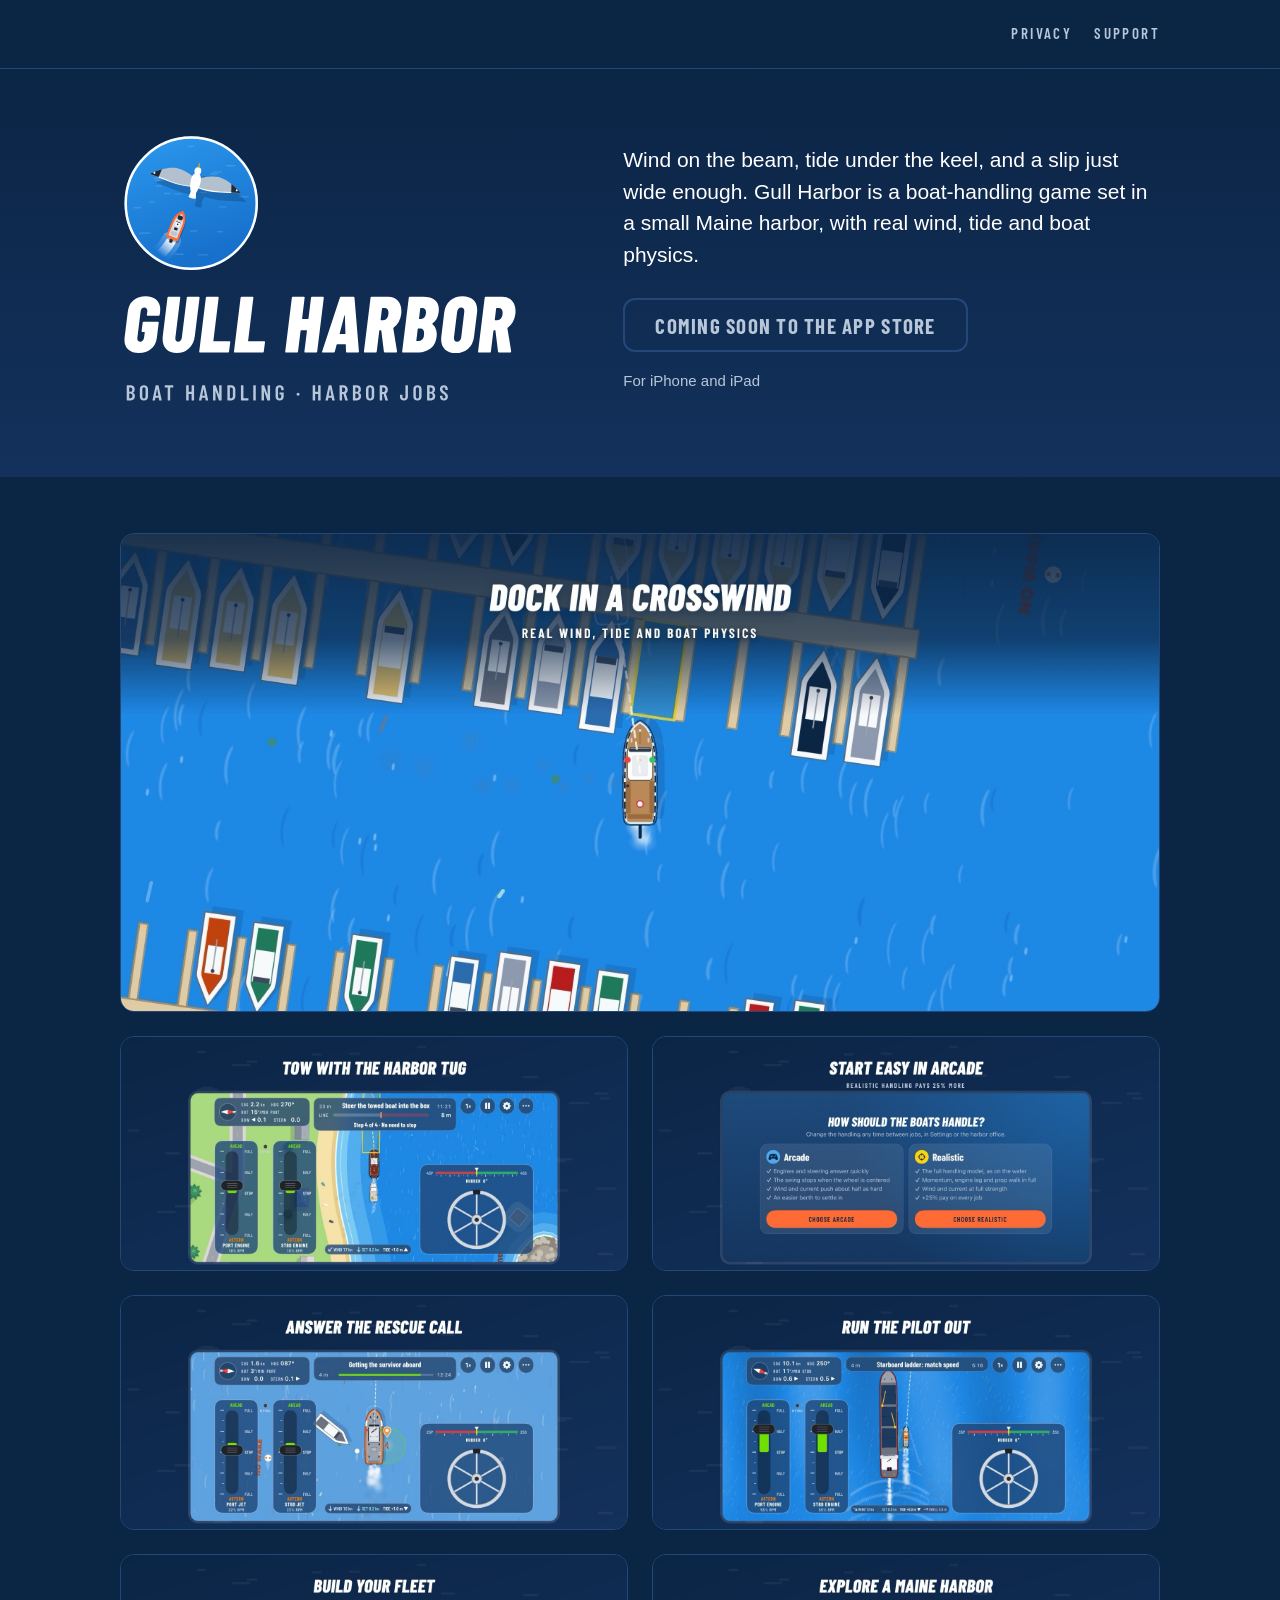
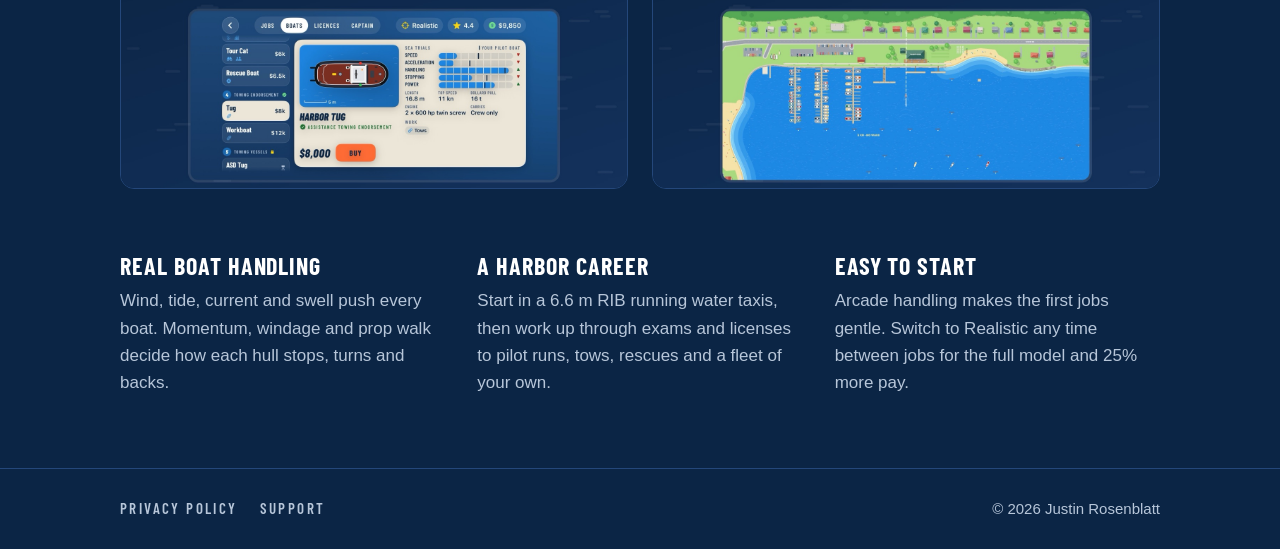
==== index.html @ fc72cc70 "Add files via upload" ====
<!doctype html>
<html lang="en">
<head>
  <meta charset="utf-8">
  <meta name="viewport" content="width=device-width, initial-scale=1">
  <title>Gull Harbor</title>
  <meta name="description" content="Gull Harbor is a boat-handling game for iPhone and iPad, set in a small Maine harbor, with real wind, tide and boat physics.">
  <meta name="theme-color" content="#0B2545">
  <link rel="icon" href="assets/mark.svg" type="image/svg+xml">
  <link rel="icon" href="assets/favicon.png" type="image/png" sizes="64x64">
  <link rel="apple-touch-icon" href="assets/apple-touch-icon.png">
  <link rel="stylesheet" href="assets/site.css">
</head>
<body class="home">
  <header class="site-header">
    <nav class="wrap" aria-label="Site">
      <span></span>
      <ul class="nav">
        <li><a href="privacy/">Privacy</a></li>
        <li><a href="support/">Support</a></li>
      </ul>
    </nav>
  </header>

  <main>
    <section class="hero">
      <div class="wrap">
        <h1><img src="assets/lockup-stacked-white.svg" width="719" height="488" alt="Gull Harbor: boat handling and harbor jobs"></h1>
        <div>
          <p class="pitch">Wind on the beam, tide under the keel, and a slip just wide enough. Gull Harbor is a boat-handling game set in a small Maine harbor, with real wind, tide and boat physics.</p>
          <p>
            <a class="button" id="app-store" href="https://apps.apple.com/" hidden>View on the App Store</a>
            <span class="button soon" id="coming-soon">Coming soon to the App Store</span>
          </p>
          <p class="platforms">For iPhone and iPad</p>
        </div>
      </div>
    </section>

    <section class="shots" aria-label="Screenshots">
      <div class="wrap">
        <ul>
          <li><img src="assets/shots/01-berth-crosswind.jpg" width="1434" height="660" alt="Dock in a crosswind: a launch lines up on an empty marina slip, seen from above."></li>
          <li><img src="assets/shots/02-harbor-tug-tow.jpg" width="1434" height="660" loading="lazy" alt="Tow with the Harbor Tug: the tug steers a towed lobster boat toward the boatyard, with twin throttles and the wheel on screen."></li>
          <li><img src="assets/shots/03-handling-choice.jpg" width="1434" height="660" loading="lazy" alt="Start easy in Arcade: the choice between Arcade and Realistic handling. Realistic pays 25% more."></li>
          <li><img src="assets/shots/04-sar-pickup.jpg" width="1434" height="660" loading="lazy" alt="Answer the rescue call: the Rescue Boat stops beside a survivor in the water."></li>
          <li><img src="assets/shots/05-pilot-transfer.jpg" width="1434" height="660" loading="lazy" alt="Run the pilot out: the pilot boat matches speed alongside a ship, at the ladder."></li>
          <li><img src="assets/shots/09-boat-shop.jpg" width="1434" height="660" loading="lazy" alt="Build your fleet: the Harbor Tug in the boat shop, with sea-trial ratings."></li>
          <li><img src="assets/shots/10-maine-harbor.jpg" width="1434" height="660" loading="lazy" alt="Explore a Maine harbor: the marina, the yacht club and the town from above."></li>
        </ul>
      </div>
    </section>

    <section class="features" aria-label="About the game">
      <div class="wrap">
        <div>
          <h2>Real boat handling</h2>
          <p>Wind, tide, current and swell push every boat. Momentum, windage and prop walk decide how each hull stops, turns and backs.</p>
        </div>
        <div>
          <h2>A harbor career</h2>
          <p>Start in a 6.6&nbsp;m RIB running water taxis, then work up through exams and licenses to pilot runs, tows, rescues and a fleet of your own.</p>
        </div>
        <div>
          <h2>Easy to start</h2>
          <p>Arcade handling makes the first jobs gentle. Switch to Realistic any time between jobs for the full model and 25% more pay.</p>
        </div>
      </div>
    </section>
  </main>

  <footer class="site-footer">
    <div class="wrap">
      <ul class="footer-links">
        <li><a href="privacy/">Privacy policy</a></li>
        <li><a href="support/">Support</a></li>
      </ul>
      <p>© 2026 Justin Rosenblatt</p>
    </div>
  </footer>

  <script>
    // Gull Harbor's Apple ID, digits only: App Store Connect › App Information › Apple ID.
    // Until it's filled in, the page says "Coming soon to the App Store".
    const appStoreID = "";
    if (appStoreID) {
      const link = document.getElementById("app-store");
      link.href = "https://apps.apple.com/app/id" + appStoreID;
      link.hidden = false;
      document.getElementById("coming-soon").hidden = true;
    }
  </script>
</body>
</html>
---- assets/site.css ----
/* Gull Harbor's site. Brand colours and type are from docs/branding/README.md. The home page
   is always dark, like the game's menus; the privacy and support pages follow the reader's
   light or dark setting. */

@font-face {
  font-family: "Barlow Condensed";
  src: url("fonts/BarlowCondensed-SemiBold.ttf") format("truetype");
  font-weight: 600;
  font-style: normal;
  font-display: swap;
}
@font-face {
  font-family: "Barlow Condensed";
  src: url("fonts/BarlowCondensed-Bold.ttf") format("truetype");
  font-weight: 700;
  font-style: normal;
  font-display: swap;
}
@font-face {
  font-family: "Barlow Condensed";
  src: url("fonts/BarlowCondensed-ExtraBoldItalic.ttf") format("truetype");
  font-weight: 800;
  font-style: italic;
  font-display: swap;
}

:root {
  --navy: #0B2545;
  --deep: #13315C;
  --orange: #FF6B35;
  --orange-hover: #FF8152;
  --ink-on-dark: #B7C6D9;
  --sky: #4FA8F0;
  --edge: #24477A;

  --page: #F6F3EC;
  --paper: #FFFFFF;
  --text: #0B2545;
  --muted: #4A5D78;
  --rule: #DCD5C5;
  --link: #13315C;

  --display: "Barlow Condensed", "Avenir Next Condensed", "Arial Narrow", sans-serif;
  --body: -apple-system, BlinkMacSystemFont, "SF Pro Text", "Segoe UI", Roboto, "Helvetica Neue", Arial, sans-serif;

  color-scheme: light dark;
}

@media (prefers-color-scheme: dark) {
  :root {
    --page: #0B2545;
    --paper: #13315C;
    --text: #FFFFFF;
    --muted: #B7C6D9;
    --rule: #24477A;
    --link: #4FA8F0;
  }
}

*, *::before, *::after { box-sizing: border-box; }
[hidden] { display: none !important; }

html { -webkit-text-size-adjust: 100%; }

/* The footer sits at the bottom of the window on short pages. */
body {
  margin: 0;
  min-height: 100vh;
  display: flex;
  flex-direction: column;
  background: var(--page);
  color: var(--text);
  font: 17px/1.6 var(--body);
}
main { flex: 1 0 auto; }

img { max-width: 100%; height: auto; display: block; }

a { color: var(--link); text-decoration-color: var(--orange); text-decoration-thickness: 2px; text-underline-offset: 3px; }
a:hover { text-decoration-color: currentColor; }
:focus-visible { outline: 3px solid var(--sky); outline-offset: 3px; border-radius: 4px; }

.wrap { max-width: 1080px; margin: 0 auto; padding: 0 20px; }

/* Header and footer: navy on every page. */

.site-header { background: var(--navy); border-bottom: 1px solid var(--edge); }
.site-header .wrap {
  display: flex;
  align-items: center;
  justify-content: space-between;
  gap: 16px;
  min-height: 68px;
}
.brand { display: block; padding: 8px 0; }
.brand img { height: 36px; width: auto; }

.nav { display: flex; gap: 22px; margin: 0; padding: 0; list-style: none; }
.nav a, .footer-links a {
  font: 600 15px/1 var(--display);
  letter-spacing: 0.16em;
  text-transform: uppercase;
  color: var(--ink-on-dark);
  text-decoration: none;
  padding: 10px 0;
  border-bottom: 2px solid transparent;
}
.nav a:hover, .footer-links a:hover { color: #FFFFFF; }
.nav a[aria-current="page"] { color: #FFFFFF; border-bottom-color: var(--orange); }

.site-footer { background: var(--navy); color: var(--ink-on-dark); border-top: 1px solid var(--edge); }
.site-footer .wrap {
  display: flex;
  flex-wrap: wrap;
  align-items: center;
  justify-content: space-between;
  gap: 12px 28px;
  padding-top: 28px;
  padding-bottom: 28px;
  font-size: 15px;
}
.footer-links { display: flex; gap: 22px; margin: 0; padding: 0; list-style: none; }
.site-footer p { margin: 0; }

/* Buttons. */

.button {
  display: inline-flex;
  align-items: center;
  justify-content: center;
  min-height: 54px;
  padding: 12px 30px;
  border-radius: 12px;
  background: var(--orange);
  color: var(--navy);
  font: 700 21px/1 var(--display);
  letter-spacing: 0.06em;
  text-transform: uppercase;
  text-decoration: none;
}
.button:hover { background: var(--orange-hover); }
.button:focus-visible { outline-color: #FFFFFF; }
.button.soon {
  background: transparent;
  color: var(--ink-on-dark);
  border: 2px solid var(--edge);
}

/* Home. */

.home { background: var(--navy); color: #FFFFFF; }

/* The stacked lockup is left-aligned (the tagline lines up under the badge), so the hero is too:
   the logo beside the pitch on wide screens, above it on narrow ones. */
.hero {
  background: linear-gradient(180deg, var(--navy) 0%, var(--deep) 100%);
  padding: 64px 0 72px;
}
.hero .wrap {
  display: grid;
  grid-template-columns: minmax(0, 5fr) minmax(0, 6fr);
  align-items: center;
  gap: 56px;
}
.hero h1 { margin: 0; }
.hero h1 img { width: min(400px, 100%); }
.pitch {
  max-width: 30em;
  margin: 0 0 28px;
  font-size: 21px;
  line-height: 1.5;
  color: #FFFFFF;
}
.hero p { margin-top: 0; }
.platforms { margin: 14px 0 0; font-size: 15px; color: var(--ink-on-dark); }

.shots { padding: 56px 0 24px; }
.shots ul {
  display: grid;
  grid-template-columns: repeat(2, minmax(0, 1fr));
  gap: 24px;
  margin: 0;
  padding: 0;
  list-style: none;
}
.shots img {
  width: 100%;
  border-radius: 14px;
  border: 1px solid var(--edge);
}
.shots li:first-child { grid-column: 1 / -1; }

.features { padding: 40px 0 72px; }
.features .wrap {
  display: grid;
  grid-template-columns: repeat(3, minmax(0, 1fr));
  gap: 32px;
}
.features h2 {
  margin: 0 0 8px;
  font: 700 24px/1.1 var(--display);
  letter-spacing: 0.04em;
  text-transform: uppercase;
  color: #FFFFFF;
}
.features p { margin: 0; color: var(--ink-on-dark); }

/* Privacy and support. */

.page-title { background: linear-gradient(180deg, var(--navy) 0%, var(--deep) 100%); color: #FFFFFF; }
.page-title .wrap { max-width: 760px; padding-top: 44px; padding-bottom: 40px; }
.page-title h1 {
  margin: 0;
  font: italic 800 clamp(40px, 8vw, 56px)/1 var(--display);
  letter-spacing: 0.01em;
  text-transform: uppercase;
}
.page-title p { margin: 12px 0 0; color: var(--ink-on-dark); }

.prose { max-width: 760px; padding-top: 40px; padding-bottom: 72px; }
.prose h2 {
  margin: 40px 0 10px;
  font: 700 25px/1.15 var(--display);
  letter-spacing: 0.04em;
  text-transform: uppercase;
}
.prose h3 { margin: 28px 0 6px; font-size: 17px; }
.prose p, .prose ul { margin: 0 0 14px; }
.prose ul { padding-left: 1.3em; }
.prose li { margin: 0 0 6px; }
.prose .lead { font-size: 20px; line-height: 1.5; }

.card {
  background: var(--paper);
  border: 1px solid var(--rule);
  border-radius: 16px;
  padding: 24px 26px;
  margin: 0 0 14px;
}
.card > :last-child { margin-bottom: 0; }

.contact { display: flex; flex-wrap: wrap; align-items: center; gap: 14px 22px; }
.contact p { margin: 0; color: var(--muted); }
.contact .address { color: var(--text); font-weight: 600; user-select: all; }

.muted { color: var(--muted); }

@media (max-width: 820px) {
  .hero .wrap { grid-template-columns: 1fr; gap: 28px; }
  .hero h1 img { width: min(320px, 82vw); }
}

@media (max-width: 720px) {
  body { font-size: 16px; }
  .shots ul { grid-template-columns: 1fr; gap: 16px; }
  .features .wrap { grid-template-columns: 1fr; gap: 24px; }
  .hero { padding: 40px 0 48px; }
  .pitch { font-size: 18px; }
}

@media (max-width: 440px) {
  .brand img { height: 32px; }
  .nav { gap: 16px; }
  .nav a { font-size: 14px; letter-spacing: 0.12em; }
  .button { width: 100%; font-size: 19px; padding: 12px 18px; }
}
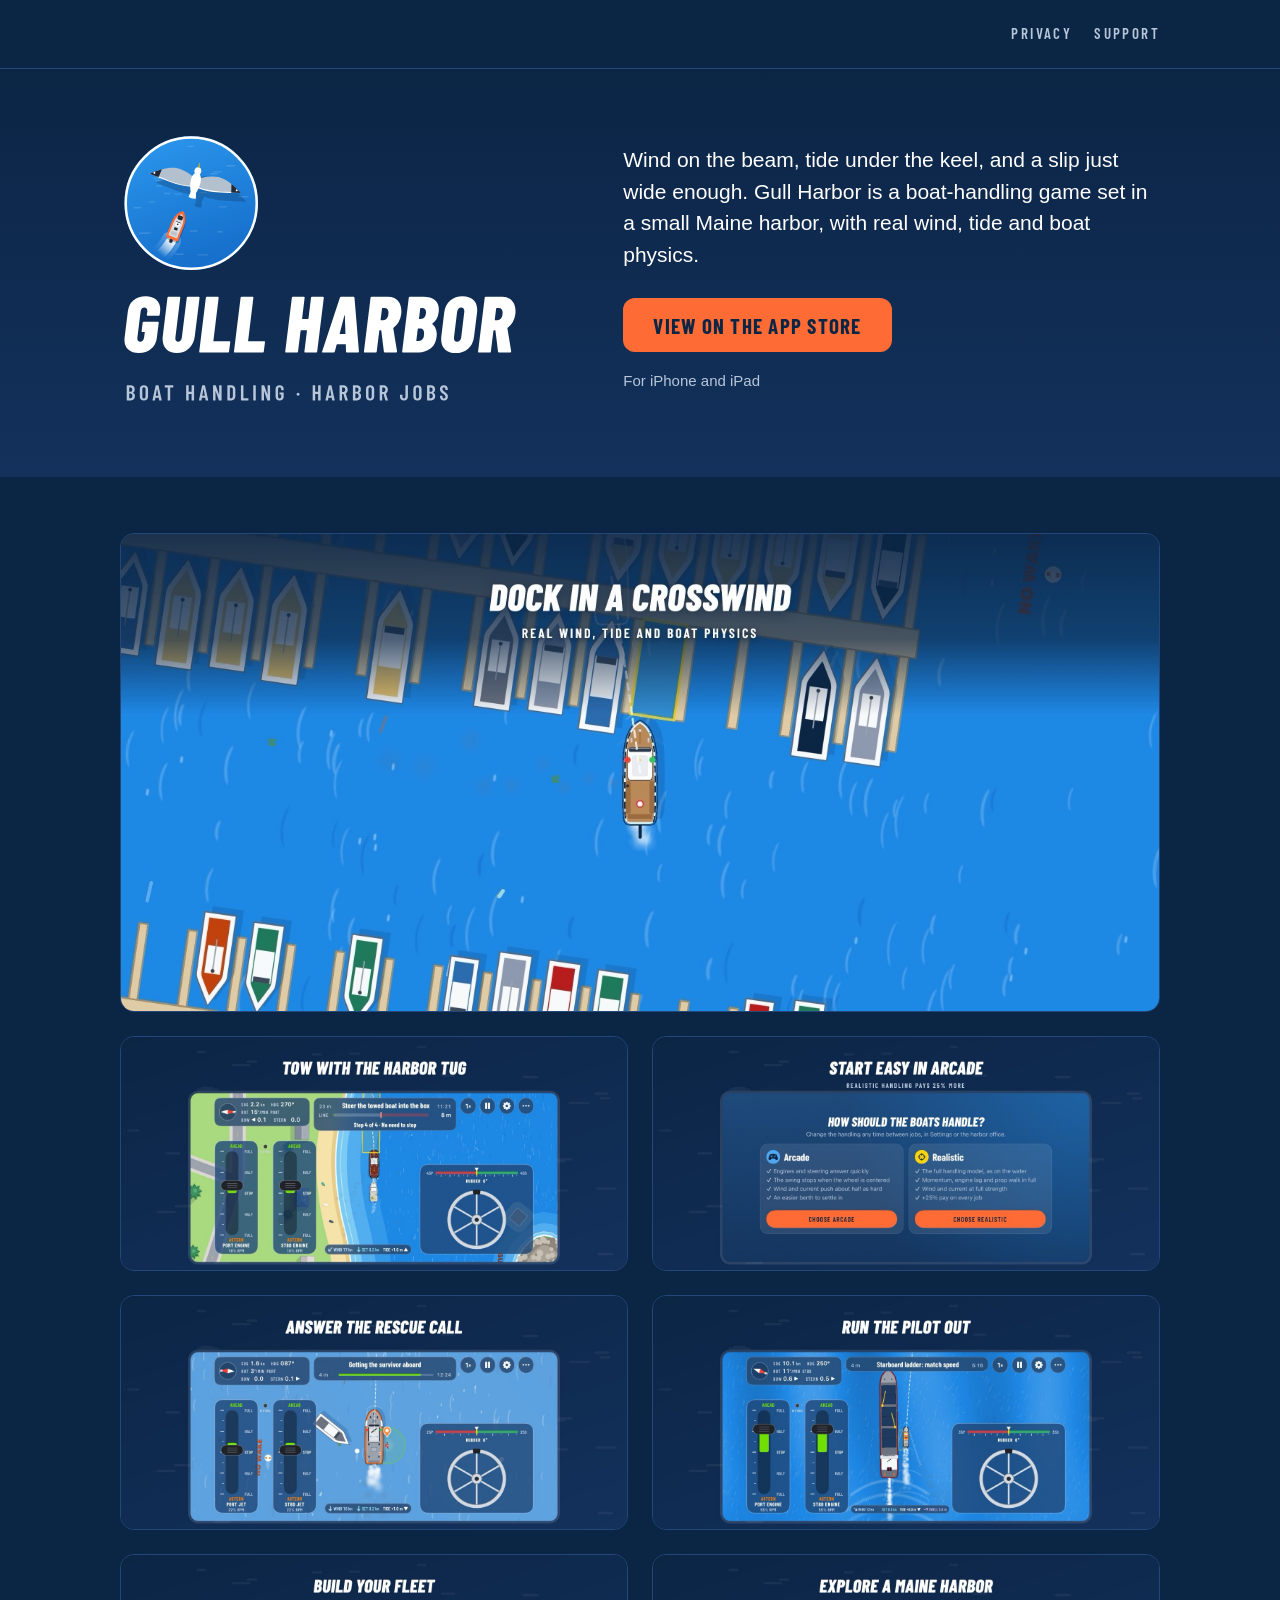
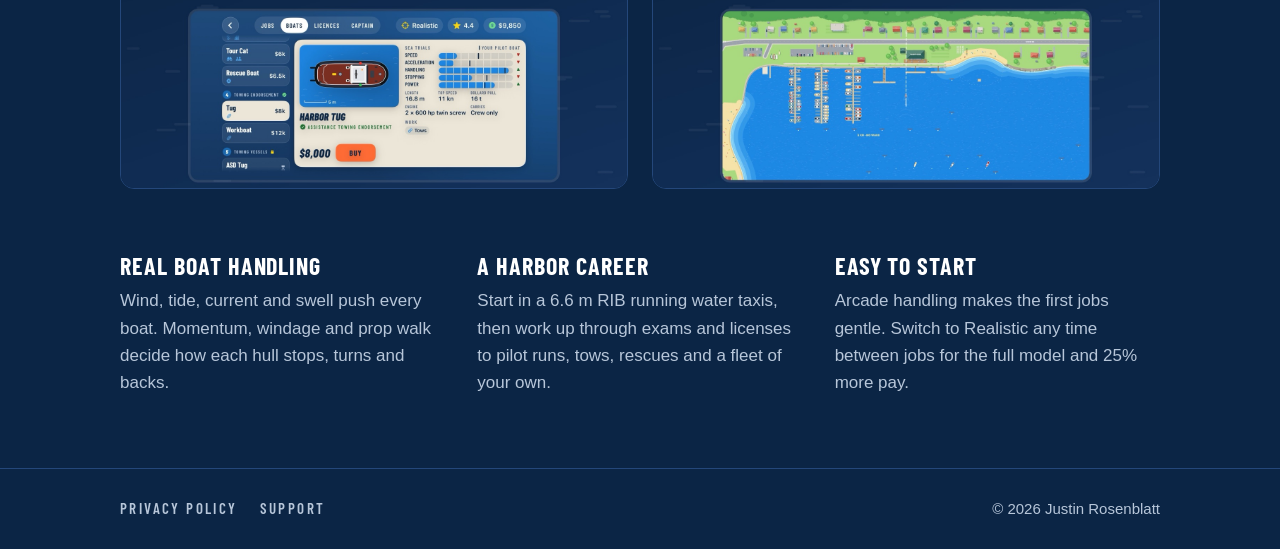
==== commit 7eb2517f: "Link to the live App Store page" ====
--- a/index.html
+++ b/index.html
@@ -29,8 +29,7 @@
         <div>
           <p class="pitch">Wind on the beam, tide under the keel, and a slip just wide enough. Gull Harbor is a boat-handling game set in a small Maine harbor, with real wind, tide and boat physics.</p>
           <p>
-            <a class="button" id="app-store" href="https://apps.apple.com/" hidden>View on the App Store</a>
-            <span class="button soon" id="coming-soon">Coming soon to the App Store</span>
+            <a class="button" href="https://apps.apple.com/app/gull-harbor/id6825458182">View on the App Store</a>
           </p>
           <p class="platforms">For iPhone and iPad</p>
         </div>
@@ -78,17 +77,5 @@
       <p>© 2026 Justin Rosenblatt</p>
     </div>
   </footer>
-
-  <script>
-    // Gull Harbor's Apple ID, digits only: App Store Connect › App Information › Apple ID.
-    // Until it's filled in, the page says "Coming soon to the App Store".
-    const appStoreID = "";
-    if (appStoreID) {
-      const link = document.getElementById("app-store");
-      link.href = "https://apps.apple.com/app/id" + appStoreID;
-      link.hidden = false;
-      document.getElementById("coming-soon").hidden = true;
-    }
-  </script>
 </body>
 </html>
--- a/assets/site.css
+++ b/assets/site.css
@@ -140,11 +140,6 @@
 }
 .button:hover { background: var(--orange-hover); }
 .button:focus-visible { outline-color: #FFFFFF; }
-.button.soon {
-  background: transparent;
-  color: var(--ink-on-dark);
-  border: 2px solid var(--edge);
-}
 
 /* Home. */
 
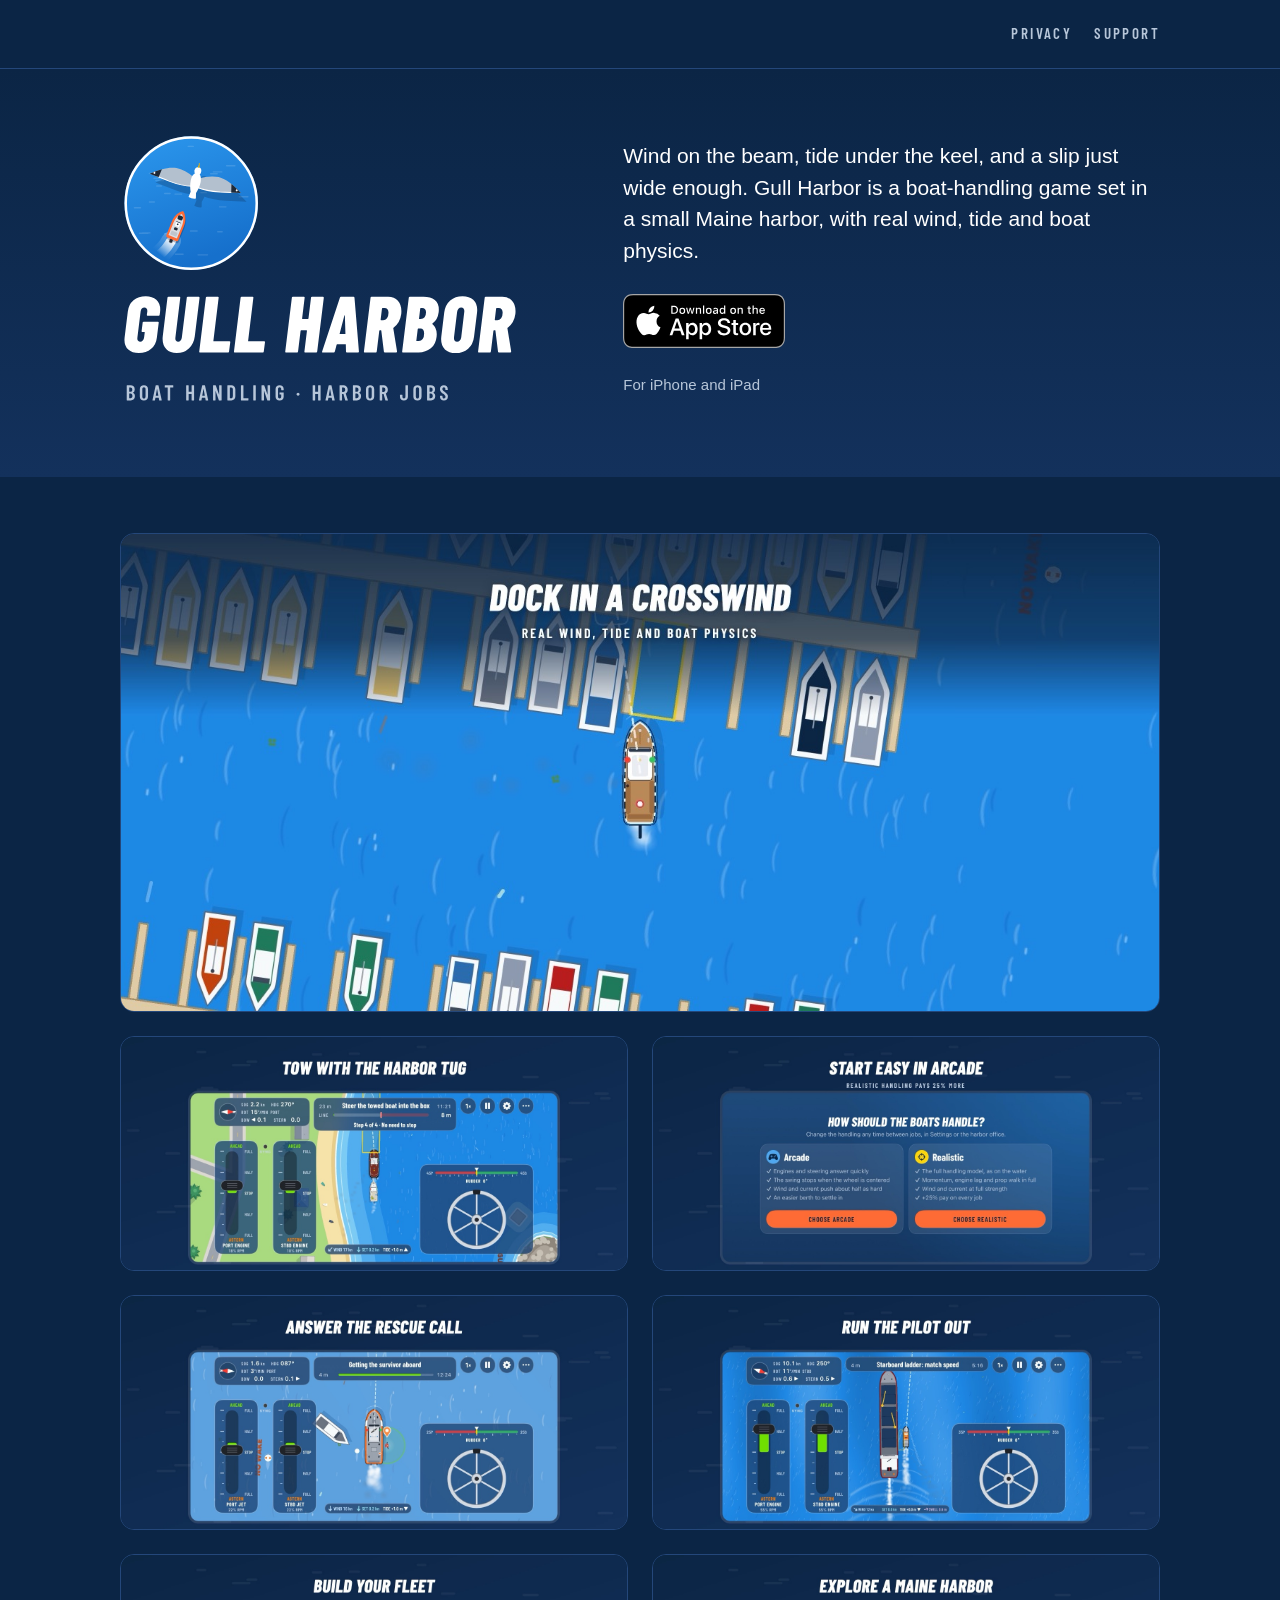
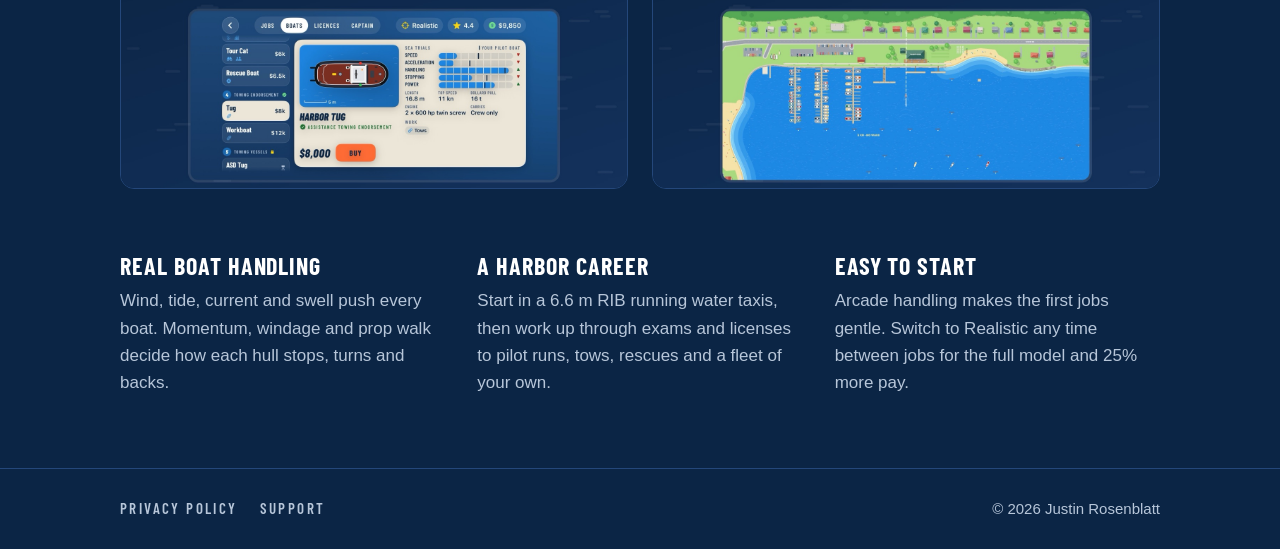
==== commit 135c60aa: "Apple's official Download on the App Store badge" ====
--- a/index.html
+++ b/index.html
@@ -29,7 +29,7 @@
         <div>
           <p class="pitch">Wind on the beam, tide under the keel, and a slip just wide enough. Gull Harbor is a boat-handling game set in a small Maine harbor, with real wind, tide and boat physics.</p>
           <p>
-            <a class="button" href="https://apps.apple.com/app/gull-harbor/id6825458182">View on the App Store</a>
+            <a class="app-store-badge" href="https://apps.apple.com/app/gull-harbor/id6825458182"><img src="assets/app-store-badge.svg" width="162" height="54" alt="Download on the App Store"></a>
           </p>
           <p class="platforms">For iPhone and iPad</p>
         </div>
--- a/assets/site.css
+++ b/assets/site.css
@@ -141,6 +141,12 @@
 .button:hover { background: var(--orange-hover); }
 .button:focus-visible { outline-color: #FFFFFF; }
 
+/* Apple's black badge, unmodified (developer.apple.com/app-store/marketing/guidelines/). Its
+   clear space is a quarter of its height, 13.5 px, which the margins around it already give. */
+.app-store-badge { display: inline-block; line-height: 0; border-radius: 9px; }
+.app-store-badge img { height: 54px; width: auto; }
+.app-store-badge:focus-visible { outline-color: #FFFFFF; }
+
 /* Home. */
 
 .home { background: var(--navy); color: #FFFFFF; }
